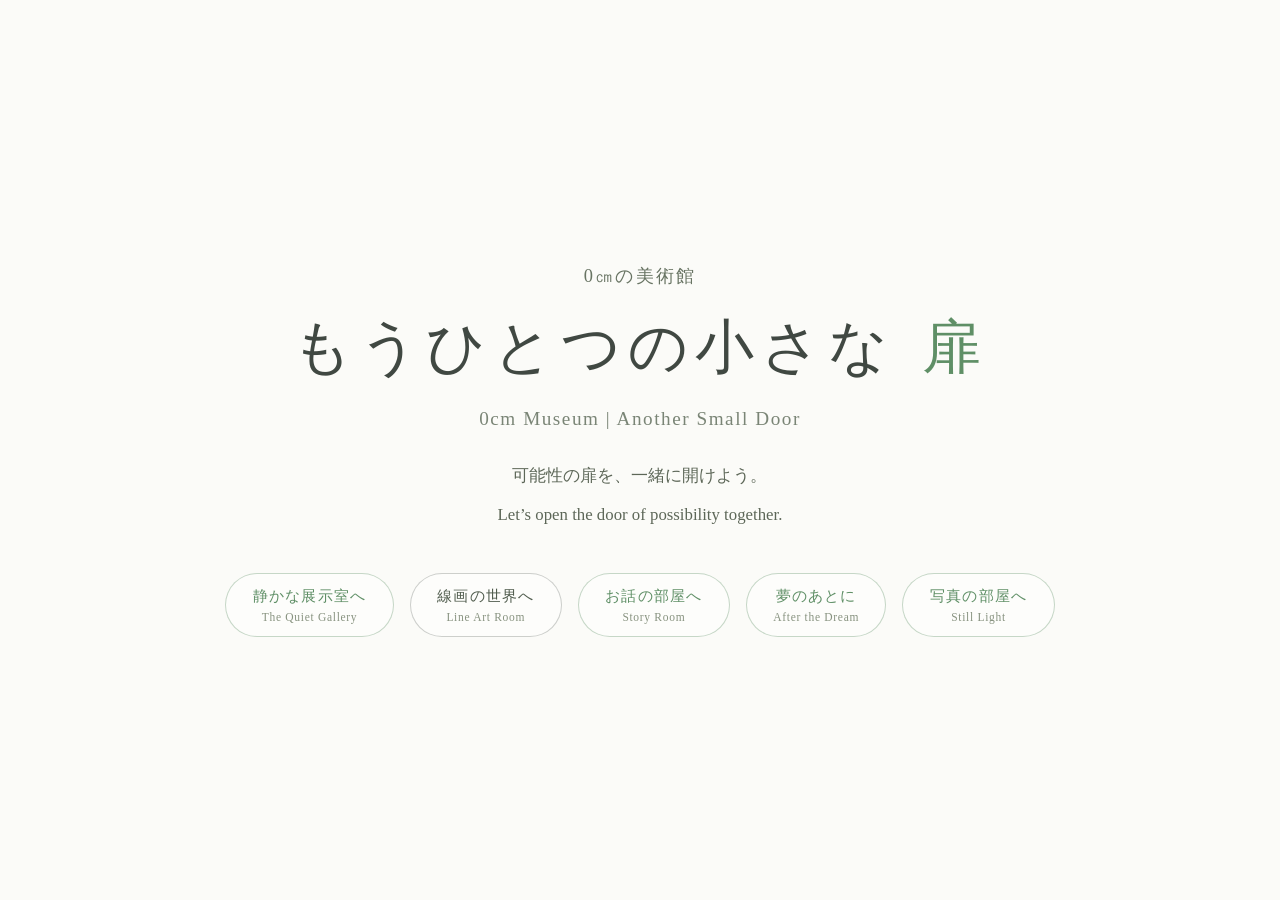
==== index.html @ 4a292873 "Add files via upload" ====
<!DOCTYPE html>
<html lang="ja">
<head>
  <meta charset="UTF-8">
  <meta name="viewport" content="width=device-width, initial-scale=1.0">
  <title>0㎝の美術館｜もうひとつの小さな扉</title>
  <link rel="stylesheet" href="style.css">
</head>

<body class="home-page">
  <main class="hero">
    <p class="site-ja">0㎝の美術館</p>

    <h1 class="door-ja">
      もうひとつの小さな
      <span class="door-wrap">
        <span class="door-letter">扉</span>
        <img
          src="images/leaf_for_another_small_door.png"
          alt=""
          class="leaf"
        >
      </span>
    </h1>

    <p class="door-en">0cm Museum | Another Small Door</p>

    <p class="message-ja">可能性の扉を、一緒に開けよう。</p>
    <p class="message-en">Let’s open the door of possibility together.</p>

    <nav class="room-links" aria-label="展示室への入口">
      <a href="gallery.html" class="room-link">
        <span class="room-link-ja">静かな展示室へ</span>
        <span class="room-link-en">The Quiet Gallery</span>
      </a>

      <a href="line.html" class="room-link room-link-line">
        <span class="room-link-ja">線画の世界へ</span>
        <span class="room-link-en">Line Art Room</span>
      </a>

      <a href="story.html" class="room-link room-link-story">
        <span class="room-link-ja">お話の部屋へ</span>
        <span class="room-link-en">Story Room</span>
      </a>
<a href="dream.html" class="room-link">
    <span class="room-link-ja">夢のあとに</span>
    <span class="room-link-en">After the Dream</span>
</a>
<a href="photo.html" class="room-link">
    <span class="room-link-ja">写真の部屋へ</span>
    <span class="room-link-en">Still Light</span>
</a>
    </nav>
  </main>
</body>
</html>
---- style.css ----
* {
  box-sizing: border-box;
}

body {
  margin: 0;
  min-height: 100vh;
  background: #fbfbf8;
  color: #4f5b4c;
  font-family: "Yu Mincho", "YuMincho", "Hiragino Mincho ProN", serif;
  overflow-x: hidden;
}

/* トップページ */
.home-page {
  display: flex;
  align-items: center;
  justify-content: center;
  overflow: hidden;
}

.hero {
  text-align: center;
  padding: 2rem;
  max-width: 900px;
  position: relative;
}

.site-ja {
  font-size: clamp(0.95rem, 1.8vw, 1.15rem);
  letter-spacing: 0.12em;
  margin: 0 0 1.1rem 0;
  color: #687463;
}

.door-ja {
  font-size: clamp(1.9rem, 5vw, 3.7rem);
  font-weight: 500;
  letter-spacing: 0.12em;
  margin: 0 0 1.2rem 0;
  color: #404842;
  line-height: 1.4;
}

.door-wrap {
  display: inline-block;
  position: relative;
  margin-left: 0.08em;
}

.door-letter {
  display: inline-block;
  color: #5f8f66;
  transform-origin: center center;
  animation: doorTurn 6s ease-in-out infinite;
}

.leaf {
  position: absolute;
  width: clamp(24px, 3.2vw, 38px);
  height: auto;
  top: -0.55em;
  right: -0.35em;
  opacity: 0;
  transform-origin: center center;
  animation: leafAppear 6s ease-in-out infinite;
  filter: drop-shadow(0 4px 8px rgba(120, 140, 110, 0.15));
  pointer-events: none;
}

.door-en {
  font-size: clamp(0.95rem, 1.8vw, 1.2rem);
  letter-spacing: 0.08em;
  margin: 0 0 1.8rem 0;
  color: #7a8576;
}

.message-ja,
.message-en {
  font-size: clamp(0.9rem, 1.5vw, 1.05rem);
  line-height: 2;
  margin: 0.35rem 0;
  color: #5d6758;
}

/* トップページの入口 */
.room-links {
  display: flex;
  justify-content: center;
  gap: 1rem;
  flex-wrap: wrap;
  margin-top: 2.6rem;
}

.room-link,
.back-link {
  display: inline-flex;
  flex-direction: column;
  align-items: center;
  gap: 0.25rem;
  padding: 0.78rem 1.65rem;
  border: 1px solid rgba(95, 143, 102, 0.35);
  border-radius: 999px;
  color: #5f8f66;
  text-decoration: none;
  letter-spacing: 0.08em;
  font-size: 0.95rem;
  background: rgba(255, 255, 255, 0.45);
  transition: transform 0.8s ease, background 0.8s ease, border-color 0.8s ease;
}

.room-link-en,
.back-link span {
  font-size: 0.72rem;
  letter-spacing: 0.06em;
  color: #87927f;
}

.room-link-line {
  color: #4f5b4c;
  border-color: rgba(80, 86, 80, 0.28);
}

.room-link:hover,
.back-link:hover {
  transform: translateY(-3px);
  background: rgba(255, 255, 255, 0.82);
  border-color: rgba(95, 143, 102, 0.65);
}

@keyframes leafAppear {
  0% {
    opacity: 0;
    transform: translate(6px, 4px) rotate(-18deg) scale(0.65);
  }

  28% {
    opacity: 0;
    transform: translate(6px, 4px) rotate(-18deg) scale(0.65);
  }

  40% {
    opacity: 0.95;
    transform: translate(0, 0) rotate(-8deg) scale(1);
  }

  52% {
    opacity: 1;
    transform: translate(-4px, -5px) rotate(8deg) scale(1.05);
  }

  66% {
    opacity: 0;
    transform: translate(-12px, -14px) rotate(18deg) scale(0.75);
  }

  100% {
    opacity: 0;
    transform: translate(-12px, -14px) rotate(18deg) scale(0.75);
  }
}

@keyframes doorTurn {
  0% {
    transform: perspective(500px) rotateY(0deg);
  }

  34% {
    transform: perspective(500px) rotateY(0deg);
  }

  48% {
    transform: perspective(500px) rotateY(65deg);
  }

  58% {
    transform: perspective(500px) rotateY(0deg);
  }

  100% {
    transform: perspective(500px) rotateY(0deg);
  }
}

/* 静かな展示室 */
.gallery-page {
  min-height: 100vh;
  overflow: hidden;
  background: #fbfbf8;
}

.gallery-room {
  min-height: 100vh;
  padding: 2rem 0 2rem;
  display: flex;
  flex-direction: column;
  justify-content: flex-start;
}

/* 静かな展示室の戻るボタン */
.gallery-back-link {
  align-self: center;
  margin-top: 0;
  margin-bottom: 2.4rem;
  color: #2f4058;
  border-color: rgba(47, 64, 88, 0.28);
}

.gallery-back-link:hover {
  border-color: rgba(47, 64, 88, 0.55);
}

.gallery-header {
  text-align: center;
  padding: 0 2rem;
  margin-bottom: 1.5rem;
}

.gallery-title,
.line-title {
  font-size: clamp(1.7rem, 4vw, 3rem);
  font-weight: 500;
  letter-spacing: 0.16em;
  margin: 0 0 0.8rem;
  color: #4a5546;
}

.gallery-title-layer {
  position: relative;
  display: inline-flex;
  flex-direction: column;
  align-items: center;
  gap: 0.15rem;
  margin-bottom: 1.6rem;
  color: #26384f;
}

.gallery-title-ja {
  position: relative;
  z-index: 2;
  color: #26384f;
  letter-spacing: 0.18em;
}

.gallery-title-en-near {
  position: static;
  display: block;
  margin-top: -0.25rem;
  font-size: clamp(0.85rem, 1.45vw, 1.05rem);
  letter-spacing: 0.12em;
  color: rgba(38, 56, 79, 0.46);
  white-space: nowrap;
}

.gallery-subtitle {
  display: none;
}

.gallery-message,
.line-message {
  font-size: clamp(0.9rem, 1.5vw, 1.05rem);
  line-height: 2;
  color: rgba(47, 64, 88, 0.68);
  margin: 0;
}

.gallery-message span,
.line-message span {
  font-size: 0.9em;
  color: rgba(47, 64, 88, 0.5);
}

/* 静かな展示室：作品がゆっくり運ばれてくる場所 */
.moving-gallery {
  width: 100%;
  overflow: hidden;
  padding: 0.7rem 0 1.4rem;
  position: relative;
}

.moving-gallery::before,
.moving-gallery::after {
  content: "";
  position: absolute;
  top: 0;
  width: 16vw;
  height: 100%;
  z-index: 2;
  pointer-events: none;
}

.moving-gallery::before {
  left: 0;
  background: linear-gradient(to right, #fbfbf8, rgba(251, 251, 248, 0));
}

.moving-gallery::after {
  right: 0;
  background: linear-gradient(to left, #fbfbf8, rgba(251, 251, 248, 0));
}

.gallery-track {
  display: flex;
  gap: 3.4rem;
  width: max-content;
  animation: galleryDrift 55s linear infinite;
}

.art-card {
  width: clamp(240px, 31vw, 430px);
  flex: 0 0 auto;
  padding: 0.85rem;
  background: rgba(255, 255, 255, 0.58);
  border: 1px solid rgba(120, 135, 112, 0.16);
  box-shadow: 0 18px 40px rgba(120, 135, 112, 0.08);
  overflow: hidden;
  transition: transform 0.9s ease, box-shadow 0.9s ease;
}

.art-card:hover {
  transform: translateY(-6px) scale(1.03);
  box-shadow: 0 24px 54px rgba(47, 64, 88, 0.13);
}

.art-card img {
  width: 100%;
  display: block;
  border-radius: 2px;
  transition: transform 1s ease, filter 1s ease, opacity 1s ease;
}

.art-card:hover img {
  transform: scale(1.12);
  filter: saturate(1.08) contrast(1.03);
  opacity: 0.96;
}

.art-card p {
  margin: 0.9rem 0 0;
  text-align: center;
  font-size: 0.9rem;
  letter-spacing: 0.06em;
  color: rgba(47, 64, 88, 0.58);
}

.back-link {
  align-self: center;
  margin-top: 2.2rem;
}

@keyframes galleryDrift {
  0% {
    transform: translateX(0);
  }

  100% {
    transform: translateX(-50%);
  }
}

/* 線画の世界 */
.line-page {
  min-height: 100vh;
  background: #fdfdfb;
}

.line-room {
  min-height: 100vh;
  padding: 4rem 2rem 3rem;
  display: flex;
  flex-direction: column;
  align-items: center;
}

.line-header {
  text-align: center;
  margin-bottom: 3rem;
}

.line-title {
  color: #363a37;
}

.line-subtitle {
  font-size: clamp(0.95rem, 1.8vw, 1.15rem);
  letter-spacing: 0.08em;
  color: #6f746e;
  margin: 0 0 1.6rem;
}

.line-message {
  color: #4e5550;
}

.line-gallery {
  width: min(1100px, 100%);
  margin: 0 auto;
}

.line-grid {
  display: grid;
  grid-template-columns: repeat(3, minmax(180px, 1fr));
  gap: 1.6rem;
}

.line-card {
  background: rgba(255, 255, 255, 0.72);
  border: 1px solid rgba(60, 60, 58, 0.12);
  padding: 0.9rem;
  box-shadow: 0 16px 34px rgba(80, 80, 75, 0.06);
  transition: transform 0.8s ease, box-shadow 0.8s ease;
  overflow: hidden;
}

.line-card:hover {
  transform: translateY(-6px) scale(1.03);
  box-shadow: 0 24px 48px rgba(80, 80, 75, 0.14);
}

.line-card img {
  width: 100%;
  display: block;
  filter: grayscale(100%);
  transition: transform 0.9s ease, filter 0.9s ease;
}

.line-card:hover img {
  transform: scale(1.12);
  filter: grayscale(100%) contrast(1.04);
}

.line-card p {
  margin: 0.8rem 0 0;
  text-align: center;
  font-size: 0.85rem;
  letter-spacing: 0.08em;
  color: #6f746e;
}

/* お話の部屋 */
.story-page {
  min-height: 100vh;
  background: #fbfbf8;
}

.story-room {
  min-height: 100vh;
  padding: 2.2rem 2rem 3rem;
  display: flex;
  flex-direction: column;
  align-items: center;
}

.story-back-link {
  margin-top: 0;
  margin-bottom: 2.2rem;
  color: #30445f;
  border-color: rgba(48, 68, 95, 0.28);
}

.story-back-link:hover {
  border-color: rgba(48, 68, 95, 0.55);
}

.story-header {
  text-align: center;
  margin-bottom: 2rem;
  max-width: 760px;
}

.story-title {
  font-size: clamp(1.8rem, 4vw, 3rem);
  font-weight: 500;
  letter-spacing: 0.14em;
  margin: 0 0 0.7rem;
  color: #30445f;
}

.story-subtitle {
  font-size: clamp(0.95rem, 1.8vw, 1.15rem);
  letter-spacing: 0.08em;
  color: rgba(48, 68, 95, 0.62);
  margin: 0 0 1.4rem;
}

.story-message {
  font-size: clamp(0.92rem, 1.5vw, 1.05rem);
  line-height: 2;
  color: #536071;
  margin: 0;
}

.story-message span {
  color: rgba(48, 68, 95, 0.55);
}

.storybook {
  width: min(760px, 100%);
  min-height: 420px;
  position: relative;
}

.story-slide {
  display: none;
  background: rgba(255, 255, 255, 0.72);
  border: 1px solid rgba(48, 68, 95, 0.12);
  box-shadow: 0 18px 42px rgba(80, 90, 100, 0.08);
  padding: 1.2rem;
  text-align: center;
  animation: pageFade 0.8s ease;
}

.story-slide.is-active {
  display: block;
}

.story-number {
  font-size: 0.9rem;
  letter-spacing: 0.16em;
  color: rgba(48, 68, 95, 0.45);
  margin: 0 0 0.8rem;
}

.story-slide img {
  width: min(100%, 520px);
  max-height: 260px;
  object-fit: contain;
  display: block;
  margin: 0 auto 1.2rem;
}

.story-slide h2 {
  font-size: clamp(1.3rem, 2.8vw, 1.8rem);
  font-weight: 500;
  letter-spacing: 0.12em;
  color: #30445f;
  margin: 0 0 0.8rem;
}

.story-slide p {
  font-size: 1rem;
  line-height: 2;
  color: #536071;
  margin: 0;
}

.story-controls {
  display: flex;
  align-items: center;
  justify-content: center;
  gap: 1rem;
  margin-top: 1.6rem;
  flex-wrap: wrap;
}

.story-button {
  border: 1px solid rgba(48, 68, 95, 0.28);
  border-radius: 999px;
  background: rgba(255, 255, 255, 0.56);
  color: #30445f;
  padding: 0.7rem 1.4rem;
  font-family: inherit;
  letter-spacing: 0.08em;
  cursor: pointer;
  transition: transform 0.7s ease, background 0.7s ease, opacity 0.7s ease;
}

.story-button span {
  display: block;
  font-size: 0.72rem;
  color: rgba(48, 68, 95, 0.55);
  margin-top: 0.15rem;
}

.story-button:hover {
  transform: translateY(-3px);
  background: rgba(255, 255, 255, 0.86);
}

.story-button:disabled {
  opacity: 0.35;
  cursor: default;
}

.story-button:disabled:hover {
  transform: none;
}

.story-counter {
  min-width: 4rem;
  text-align: center;
  color: rgba(48, 68, 95, 0.55);
  letter-spacing: 0.08em;
}

@keyframes pageFade {
  0% {
    opacity: 0;
    transform: translateX(18px);
  }

  100% {
    opacity: 1;
    transform: translateX(0);
  }
}

/* 画面が小さい時 */
@media (max-width: 760px) {
  .line-grid {
    grid-template-columns: repeat(2, minmax(140px, 1fr));
  }

  .gallery-title-en-near {
    white-space: normal;
  }
}

@media (max-width: 480px) {
  .room-links {
    flex-direction: column;
    align-items: center;
  }

  .line-grid {
    grid-template-columns: 1fr;
  }
}
/* お話の本文：日本語のそばに英語をそっと置く */
.story-text {
  font-size: 1rem;
  line-height: 2;
  color: #536071;
  margin: 0;
}

.story-text span {
  display: block;
  margin-top: 0.45rem;
  font-size: 0.86rem;
  line-height: 1.7;
  letter-spacing: 0.04em;
  color: rgba(48, 68, 95, 0.48);
}
/* ---------------------------------
   戻るボタン
--------------------------------- */

.back-link {
    display: inline-flex;
    flex-direction: column;
    align-items: center;
    gap: 4px;

    padding: 14px 32px;

    border: 1px solid rgba(80,80,80,0.15);
    border-radius: 999px;

    text-decoration: none;

    color: #666;

    transition: all 0.3s ease;
}

.back-link:hover {
    transform: translateY(-2px);
    border-color: rgba(80,80,80,0.3);
}

.back-link-ja {
    font-size: 0.95rem;
}

.back-link-en {
    font-size: 0.78rem;
    color: #9a9a9a;
    letter-spacing: 0.04em;
}
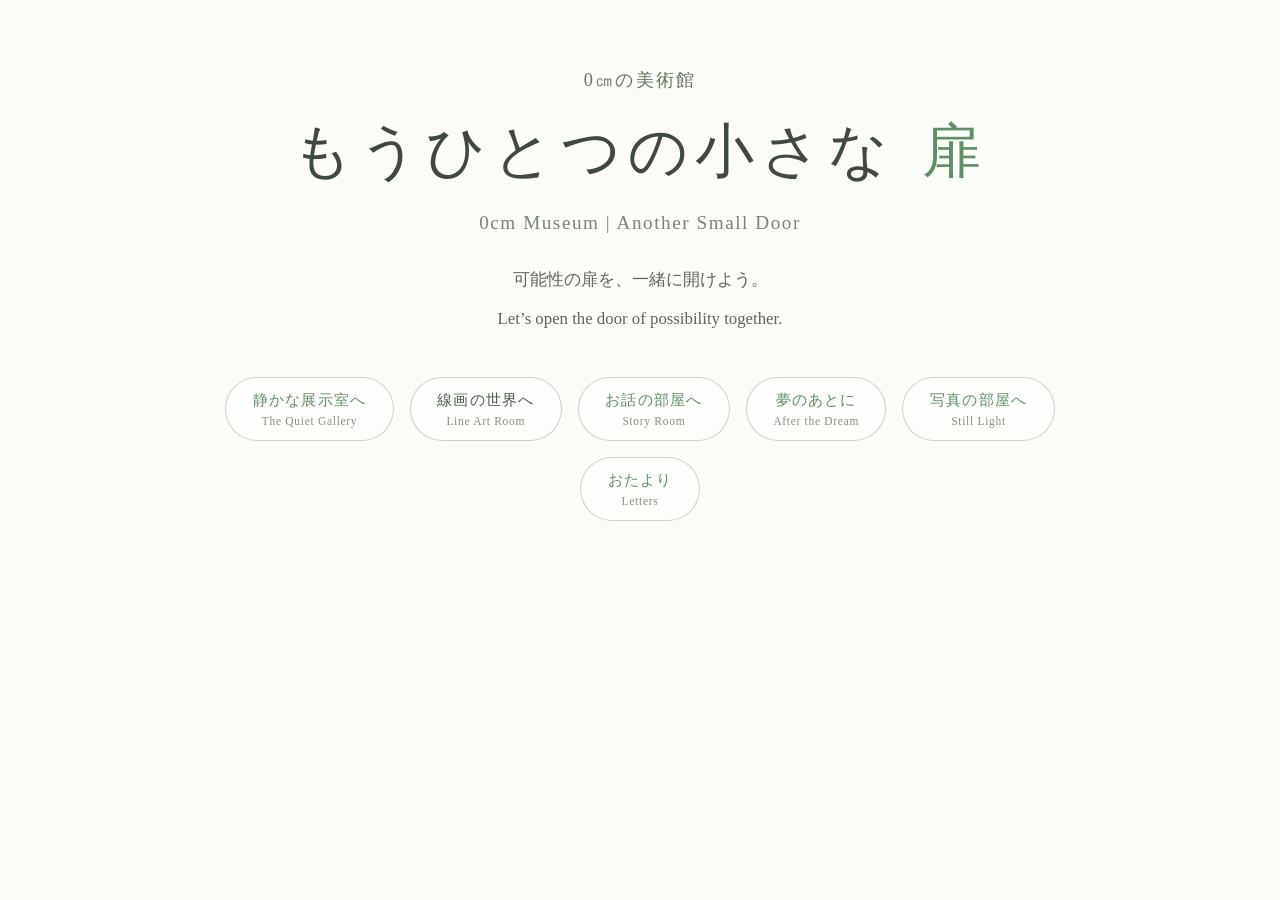
==== commit 8f07224f: "Add files via upload" ====
--- a/index.html
+++ b/index.html
@@ -47,11 +47,15 @@
     <span class="room-link-ja">夢のあとに</span>
     <span class="room-link-en">After the Dream</span>
 </a>
-<a href="photo.html" class="room-link">
-    <span class="room-link-ja">写真の部屋へ</span>
-    <span class="room-link-en">Still Light</span>
-</a>
-    </nav>
-  </main>
-</body>
-</html>+<a href="photo.html" class="room-link">
+    <span class="room-link-ja">写真の部屋へ</span>
+    <span class="room-link-en">Still Light</span>
+</a>
+<a href="otayori.html" class="room-link">
+    <span class="room-link-ja">おたより</span>
+    <span class="room-link-en">Letters</span>
+</a>
+    </nav>
+  </main>
+</body>
+</html>
--- a/style.css
+++ b/style.css
@@ -1,27 +1,39 @@
 * {
   box-sizing: border-box;
+}
+
+html {
+  min-height: 100%;
+  height: auto;
 }
 
 body {
   margin: 0;
   min-height: 100vh;
+  min-height: 100dvh;
+  height: auto;
   background: #fbfbf8;
   color: #4f5b4c;
   font-family: "Yu Mincho", "YuMincho", "Hiragino Mincho ProN", serif;
   overflow-x: hidden;
+  overflow-y: auto;
+  -webkit-overflow-scrolling: touch;
 }
 
 /* トップページ */
 .home-page {
+  min-height: 100vh;
+  min-height: 100dvh;
   display: flex;
-  align-items: center;
+  align-items: flex-start;
   justify-content: center;
-  overflow: hidden;
+  overflow-x: hidden;
+  overflow-y: auto;
 }
 
 .hero {
   text-align: center;
-  padding: 2rem;
+  padding: 4.2rem 2rem 6rem;
   max-width: 900px;
   position: relative;
 }
@@ -185,12 +197,15 @@
 /* 静かな展示室 */
 .gallery-page {
   min-height: 100vh;
-  overflow: hidden;
+  min-height: 100dvh;
+  overflow-x: hidden;
+  overflow-y: auto;
   background: #fbfbf8;
 }
 
 .gallery-room {
   min-height: 100vh;
+  min-height: 100dvh;
   padding: 2rem 0 2rem;
   display: flex;
   flex-direction: column;
@@ -361,11 +376,13 @@
 /* 線画の世界 */
 .line-page {
   min-height: 100vh;
+  min-height: 100dvh;
   background: #fdfdfb;
 }
 
 .line-room {
   min-height: 100vh;
+  min-height: 100dvh;
   padding: 4rem 2rem 3rem;
   display: flex;
   flex-direction: column;
@@ -440,11 +457,13 @@
 /* お話の部屋 */
 .story-page {
   min-height: 100vh;
+  min-height: 100dvh;
   background: #fbfbf8;
 }
 
 .story-room {
   min-height: 100vh;
+  min-height: 100dvh;
   padding: 2.2rem 2rem 3rem;
   display: flex;
   flex-direction: column;
@@ -593,7 +612,7 @@
   letter-spacing: 0.08em;
 }
 
-@keyframes pageFade {
+@keyframes pageFade {
   0% {
     opacity: 0;
     transform: translateX(18px);
@@ -602,32 +621,245 @@
   100% {
     opacity: 1;
     transform: translateX(0);
-  }
-}
-
-/* 画面が小さい時 */
-@media (max-width: 760px) {
-  .line-grid {
-    grid-template-columns: repeat(2, minmax(140px, 1fr));
-  }
-
-  .gallery-title-en-near {
-    white-space: normal;
-  }
-}
-
-@media (max-width: 480px) {
-  .room-links {
-    flex-direction: column;
-    align-items: center;
-  }
-
-  .line-grid {
-    grid-template-columns: 1fr;
-  }
-}
-/* お話の本文：日本語のそばに英語をそっと置く */
-.story-text {
+  }
+}
+
+/* おたより */
+.letters-page {
+  min-height: 100vh;
+  min-height: 100dvh;
+  height: auto;
+  overflow-x: hidden;
+  overflow-y: auto;
+  position: relative;
+  background:
+    linear-gradient(180deg, rgba(255, 255, 255, 0.78), rgba(251, 251, 248, 0.94)),
+    #fbfbf8;
+}
+
+.letters-room {
+  width: min(1060px, 100%);
+  margin: 0 auto;
+  padding: 4.8rem 1.6rem 5.8rem;
+  position: relative;
+  z-index: 1;
+}
+
+.letters-header {
+  text-align: center;
+  margin-bottom: 3.6rem;
+}
+
+.letters-kicker {
+  margin: 0 0 1rem;
+  color: #7f8a79;
+  font-size: clamp(0.9rem, 1.7vw, 1.02rem);
+  line-height: 1.9;
+  letter-spacing: 0.1em;
+}
+
+.letters-title {
+  font-size: clamp(2rem, 5vw, 3.2rem);
+  font-weight: 500;
+  letter-spacing: 0.16em;
+  margin: 0 0 0.45rem;
+  color: #465044;
+}
+
+.letters-subtitle {
+  margin: 0;
+  font-size: clamp(0.95rem, 1.8vw, 1.12rem);
+  letter-spacing: 0.1em;
+  color: #7f8a79;
+}
+
+.letters-leaf-image {
+  display: block;
+  width: clamp(42px, 9vw, 68px);
+  height: auto;
+  margin: 1.6rem auto 0;
+  opacity: 0.82;
+  transform: rotate(-10deg);
+  filter: drop-shadow(0 8px 16px rgba(120, 150, 105, 0.14));
+}
+
+.letters-body {
+  display: grid;
+  grid-template-columns: minmax(0, 720px) minmax(190px, 240px);
+  grid-template-areas: "content art";
+  align-items: start;
+  gap: clamp(2rem, 4vw, 4rem);
+}
+
+.letters-side-art {
+  grid-area: art;
+  position: sticky;
+  top: 6rem;
+  margin-top: 6rem;
+}
+
+.letters-side-art img {
+  display: block;
+  width: 100%;
+  max-width: 240px;
+  height: auto;
+  border-radius: 32px;
+  opacity: 0.88;
+  box-shadow: 0 18px 42px rgba(120, 135, 112, 0.12);
+}
+
+.letters-content {
+  grid-area: content;
+  color: #505a4d;
+  font-size: clamp(0.98rem, 1.7vw, 1.08rem);
+  line-height: 2.2;
+  letter-spacing: 0.04em;
+}
+
+.letters-content p {
+  margin: 0 0 1.7rem;
+}
+
+.letters-content p span,
+.letters-section h2 span,
+.letters-contact-text span {
+  display: block;
+  margin-top: 0.45rem;
+  color: rgba(80, 90, 77, 0.58);
+  font-size: 0.88em;
+  line-height: 1.75;
+  letter-spacing: 0.04em;
+}
+
+.letters-opening {
+  padding: 1.4rem 0 0.4rem;
+  position: relative;
+}
+
+.letters-section {
+  margin-top: 3.5rem;
+  padding-top: 0.2rem;
+}
+
+.letters-section h2 {
+  margin: 0 0 1.15rem;
+  font-size: clamp(1.12rem, 2.4vw, 1.42rem);
+  font-weight: 500;
+  line-height: 1.6;
+  letter-spacing: 0.1em;
+  color: #5f8f66;
+}
+
+.letters-contact {
+  margin-top: 4.2rem;
+  padding: 2.25rem 1.6rem;
+  border-top: 1px solid rgba(95, 143, 102, 0.2);
+  border-bottom: 1px solid rgba(95, 143, 102, 0.2);
+  background: rgba(255, 255, 255, 0.62);
+  text-align: center;
+  box-shadow: 0 18px 42px rgba(120, 135, 112, 0.06);
+}
+
+.letters-contact p {
+  margin: 0;
+}
+
+.letters-contact-title {
+  color: #5f8f66;
+  font-size: clamp(1.05rem, 2.3vw, 1.3rem);
+  font-weight: 500;
+  line-height: 1.55;
+  letter-spacing: 0.1em;
+  margin: 0;
+  word-break: keep-all;
+  overflow-wrap: normal;
+}
+
+.letters-contact-title span {
+  display: block;
+  margin-top: 0.18rem;
+  color: #7f8a79;
+  font-size: 0.78em;
+  letter-spacing: 0.06em;
+}
+
+.letters-contact-text {
+  max-width: 660px;
+  margin: 1.15rem auto 1.65rem;
+  line-height: 2.05;
+  color: #4f5b4c;
+  word-break: keep-all;
+  overflow-wrap: normal;
+}
+
+.letters-contact-note {
+  margin-top: 0.45rem;
+  font-size: 0.9rem;
+  color: #7f8a79;
+}
+
+.letters-mail-button {
+  display: inline-flex;
+  flex-direction: column;
+  align-items: center;
+  justify-content: center;
+  min-width: min(100%, 360px);
+  min-height: 78px;
+  margin: 0.4rem auto 1rem;
+  padding: 1rem 2.25rem;
+  border: 1px solid rgba(95, 143, 102, 0.62);
+  border-radius: 999px;
+  background:
+    linear-gradient(180deg, rgba(255, 255, 255, 0.98), rgba(233, 246, 226, 0.94));
+  color: #3f7448;
+  text-decoration: none;
+  box-shadow: 0 16px 34px rgba(95, 143, 102, 0.18);
+  cursor: pointer;
+  word-break: keep-all;
+  overflow-wrap: normal;
+  transition: transform 0.5s ease, background 0.5s ease, border-color 0.5s ease, box-shadow 0.5s ease;
+}
+
+.letters-mail-button:hover {
+  transform: translateY(-3px);
+  border-color: rgba(95, 143, 102, 0.84);
+  background:
+    linear-gradient(180deg, rgba(255, 255, 255, 1), rgba(226, 243, 218, 0.98));
+  box-shadow: 0 20px 42px rgba(95, 143, 102, 0.23);
+}
+
+.letters-mail-ja {
+  font-size: 1.05rem;
+  letter-spacing: 0.08em;
+  white-space: nowrap;
+}
+
+.letters-mail-en {
+  margin-top: 0.25rem;
+  color: #667861;
+  font-size: 0.84rem;
+  letter-spacing: 0.06em;
+  white-space: nowrap;
+}
+
+.letters-back-link {
+  display: flex;
+  width: fit-content;
+  margin: 4.5rem auto 0;
+  color: #566651;
+  border-color: rgba(86, 102, 81, 0.28);
+}
+
+.letters-back-link .back-link-ja {
+  color: #566651;
+}
+
+.letters-back-link .back-link-en {
+  color: #788673;
+}
+
+/* お話の本文：日本語のそばに英語をそっと置く */
+.story-text {
   font-size: 1rem;
   line-height: 2;
   color: #536071;
@@ -642,39 +874,100 @@
   letter-spacing: 0.04em;
   color: rgba(48, 68, 95, 0.48);
 }
+
 /* ---------------------------------
    戻るボタン
 --------------------------------- */
 
 .back-link {
-    display: inline-flex;
-    flex-direction: column;
-    align-items: center;
-    gap: 4px;
-
-    padding: 14px 32px;
-
-    border: 1px solid rgba(80,80,80,0.15);
-    border-radius: 999px;
-
-    text-decoration: none;
-
-    color: #666;
-
-    transition: all 0.3s ease;
+  display: inline-flex;
+  flex-direction: column;
+  align-items: center;
+  gap: 4px;
+  padding: 14px 32px;
+  border: 1px solid rgba(80, 80, 80, 0.15);
+  border-radius: 999px;
+  text-decoration: none;
+  color: #666;
+  transition: all 0.3s ease;
 }
 
 .back-link:hover {
-    transform: translateY(-2px);
-    border-color: rgba(80,80,80,0.3);
+  transform: translateY(-2px);
+  border-color: rgba(80, 80, 80, 0.3);
 }
 
 .back-link-ja {
-    font-size: 0.95rem;
+  font-size: 0.95rem;
 }
 
 .back-link-en {
-    font-size: 0.78rem;
-    color: #9a9a9a;
-    letter-spacing: 0.04em;
-}+  font-size: 0.78rem;
+  color: #9a9a9a;
+  letter-spacing: 0.04em;
+}
+
+/* 画面が小さい時 */
+@media (max-width: 760px) {
+  .hero {
+    padding: 3rem 1.4rem 6.5rem;
+  }
+
+  .letters-body {
+    display: flex;
+    flex-direction: column;
+    gap: 2.6rem;
+  }
+
+  .letters-side-art {
+    position: static;
+    order: -1;
+    width: min(72vw, 260px);
+    margin: 0 auto 0.2rem;
+  }
+
+  .letters-side-art img {
+    max-width: 100%;
+    border-radius: 28px;
+  }
+
+  .line-grid {
+    grid-template-columns: repeat(2, minmax(140px, 1fr));
+  }
+
+  .gallery-title-en-near {
+    white-space: normal;
+  }
+}
+
+@media (max-width: 480px) {
+  .hero {
+    padding: 2.6rem 1.2rem 7rem;
+  }
+
+  .letters-room {
+    padding: 3.4rem 1.2rem 5rem;
+  }
+
+  .letters-header {
+    margin-bottom: 2.8rem;
+  }
+
+  .letters-leaf-image {
+    width: 48px;
+    margin-top: 1.3rem;
+  }
+
+  .room-links {
+    flex-direction: column;
+    align-items: center;
+  }
+
+  .room-link {
+    width: min(92vw, 320px);
+  }
+
+  .line-grid {
+    grid-template-columns: 1fr;
+  }
+}
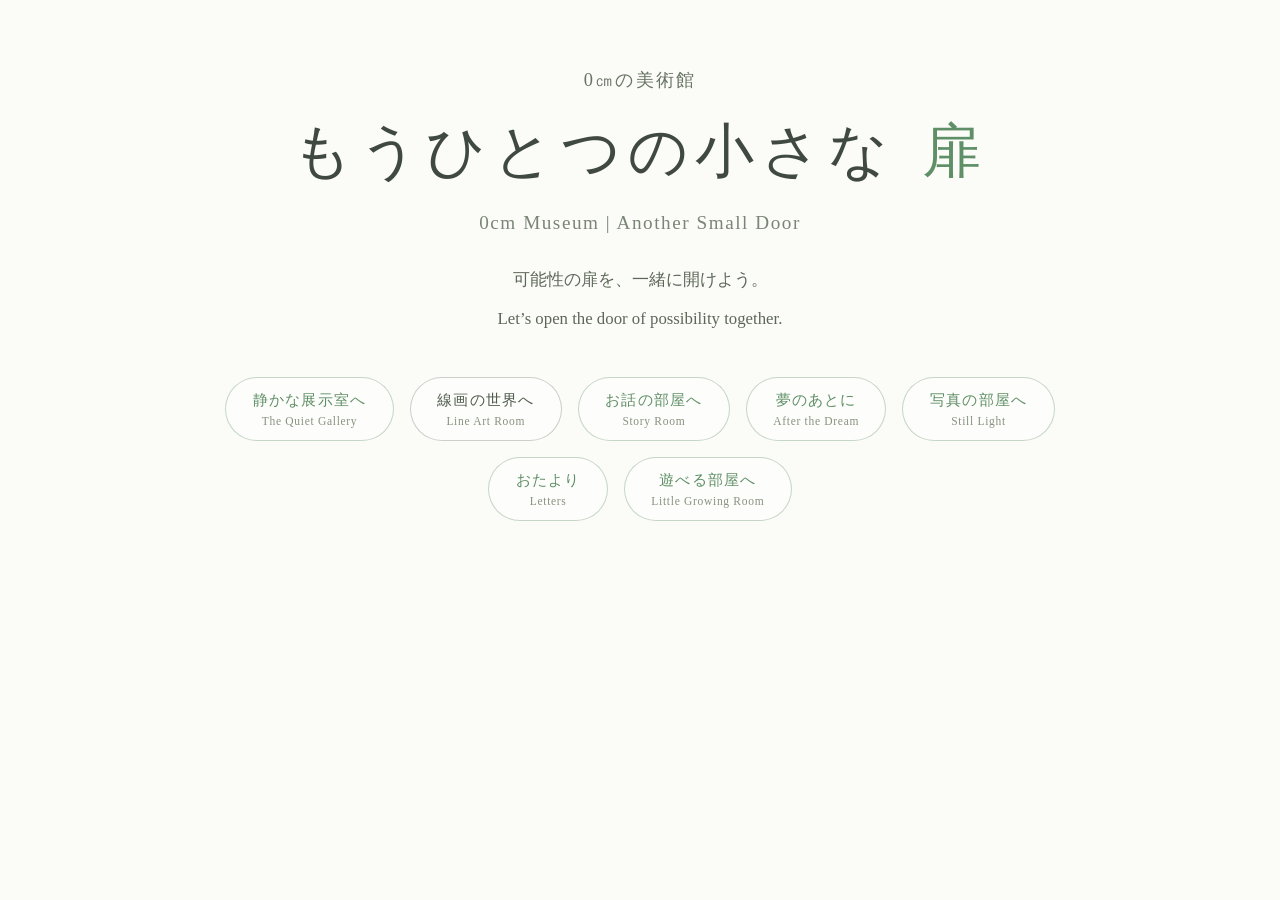
==== commit 2facdda8: "Add playable room" ====
--- a/index.html
+++ b/index.html
@@ -55,6 +55,10 @@
     <span class="room-link-ja">おたより</span>
     <span class="room-link-en">Letters</span>
 </a>
+<a href="game.html" class="room-link">
+    <span class="room-link-ja">遊べる部屋へ</span>
+    <span class="room-link-en">Little Growing Room</span>
+</a>
     </nav>
   </main>
 </body>
--- a/style.css
+++ b/style.css
@@ -675,9 +675,10 @@
 
 .letters-leaf-image {
   display: block;
-  width: clamp(42px, 9vw, 68px);
+  width: 48px;
+  max-width: 48px;
   height: auto;
-  margin: 1.6rem auto 0;
+  margin: 1.4rem auto 0;
   opacity: 0.82;
   transform: rotate(-10deg);
   filter: drop-shadow(0 8px 16px rgba(120, 150, 105, 0.14));
@@ -685,9 +686,10 @@
 
 .letters-body {
   display: grid;
-  grid-template-columns: minmax(0, 720px) minmax(190px, 240px);
+  grid-template-columns: minmax(0, 640px) minmax(260px, 340px);
   grid-template-areas: "content art";
   align-items: start;
+  justify-content: center;
   gap: clamp(2rem, 4vw, 4rem);
 }
 
@@ -695,16 +697,16 @@
   grid-area: art;
   position: sticky;
   top: 6rem;
-  margin-top: 6rem;
+  margin-top: 5.4rem;
 }
 
 .letters-side-art img {
   display: block;
   width: 100%;
-  max-width: 240px;
+  max-width: 340px;
   height: auto;
-  border-radius: 32px;
-  opacity: 0.88;
+  border-radius: 34px;
+  opacity: 0.9;
   box-shadow: 0 18px 42px rgba(120, 135, 112, 0.12);
 }
 
@@ -922,7 +924,7 @@
   .letters-side-art {
     position: static;
     order: -1;
-    width: min(72vw, 260px);
+    width: min(88vw, 340px);
     margin: 0 auto 0.2rem;
   }
 
@@ -955,6 +957,7 @@
 
   .letters-leaf-image {
     width: 48px;
+    max-width: 48px;
     margin-top: 1.3rem;
   }
 
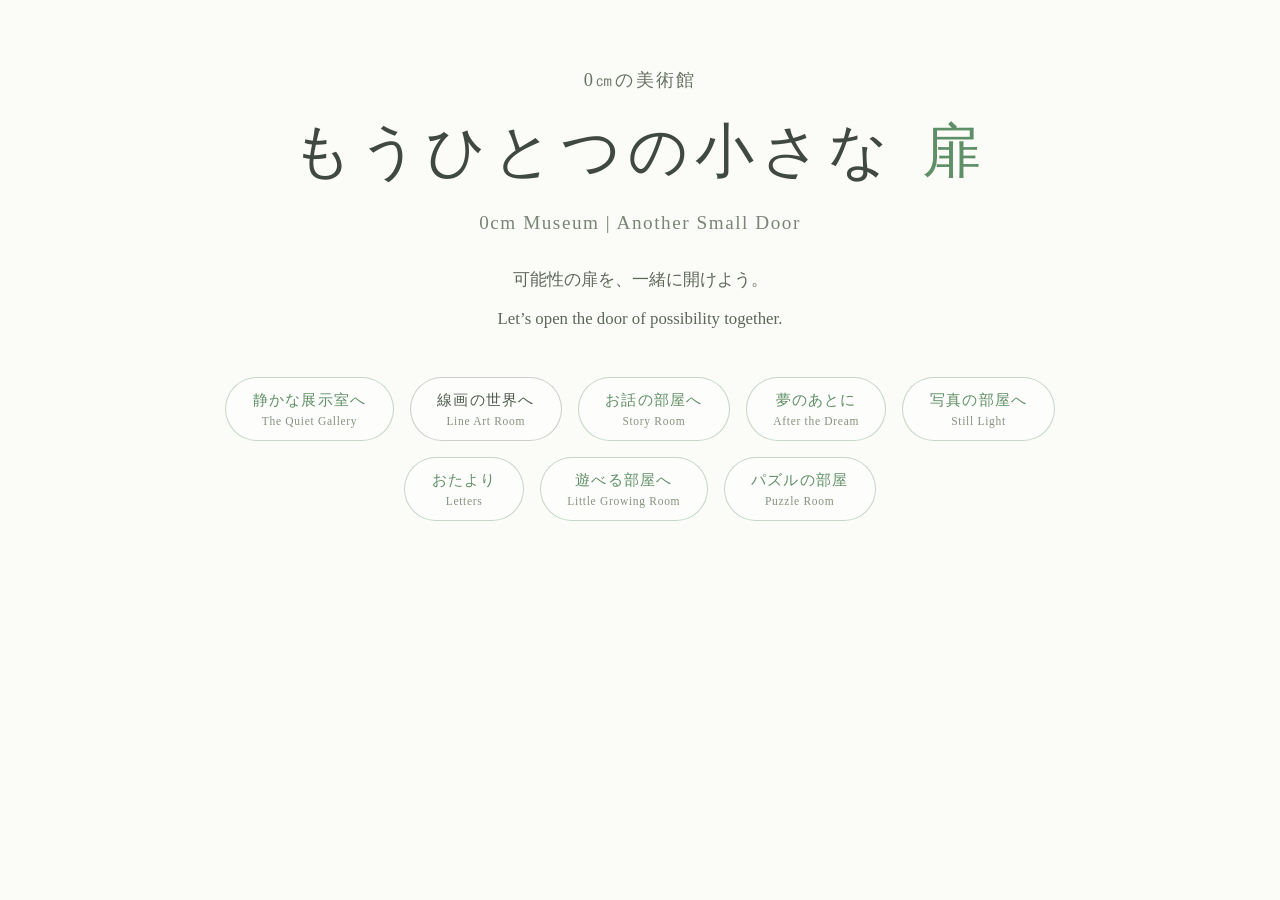
==== commit 14848606: "Add puzzle room link" ====
--- a/index.html
+++ b/index.html
@@ -59,6 +59,10 @@
     <span class="room-link-ja">遊べる部屋へ</span>
     <span class="room-link-en">Little Growing Room</span>
 </a>
+<a href="puzzle.html" class="room-link">
+    <span class="room-link-ja">パズルの部屋</span>
+    <span class="room-link-en">Puzzle Room</span>
+</a>
     </nav>
   </main>
 </body>
